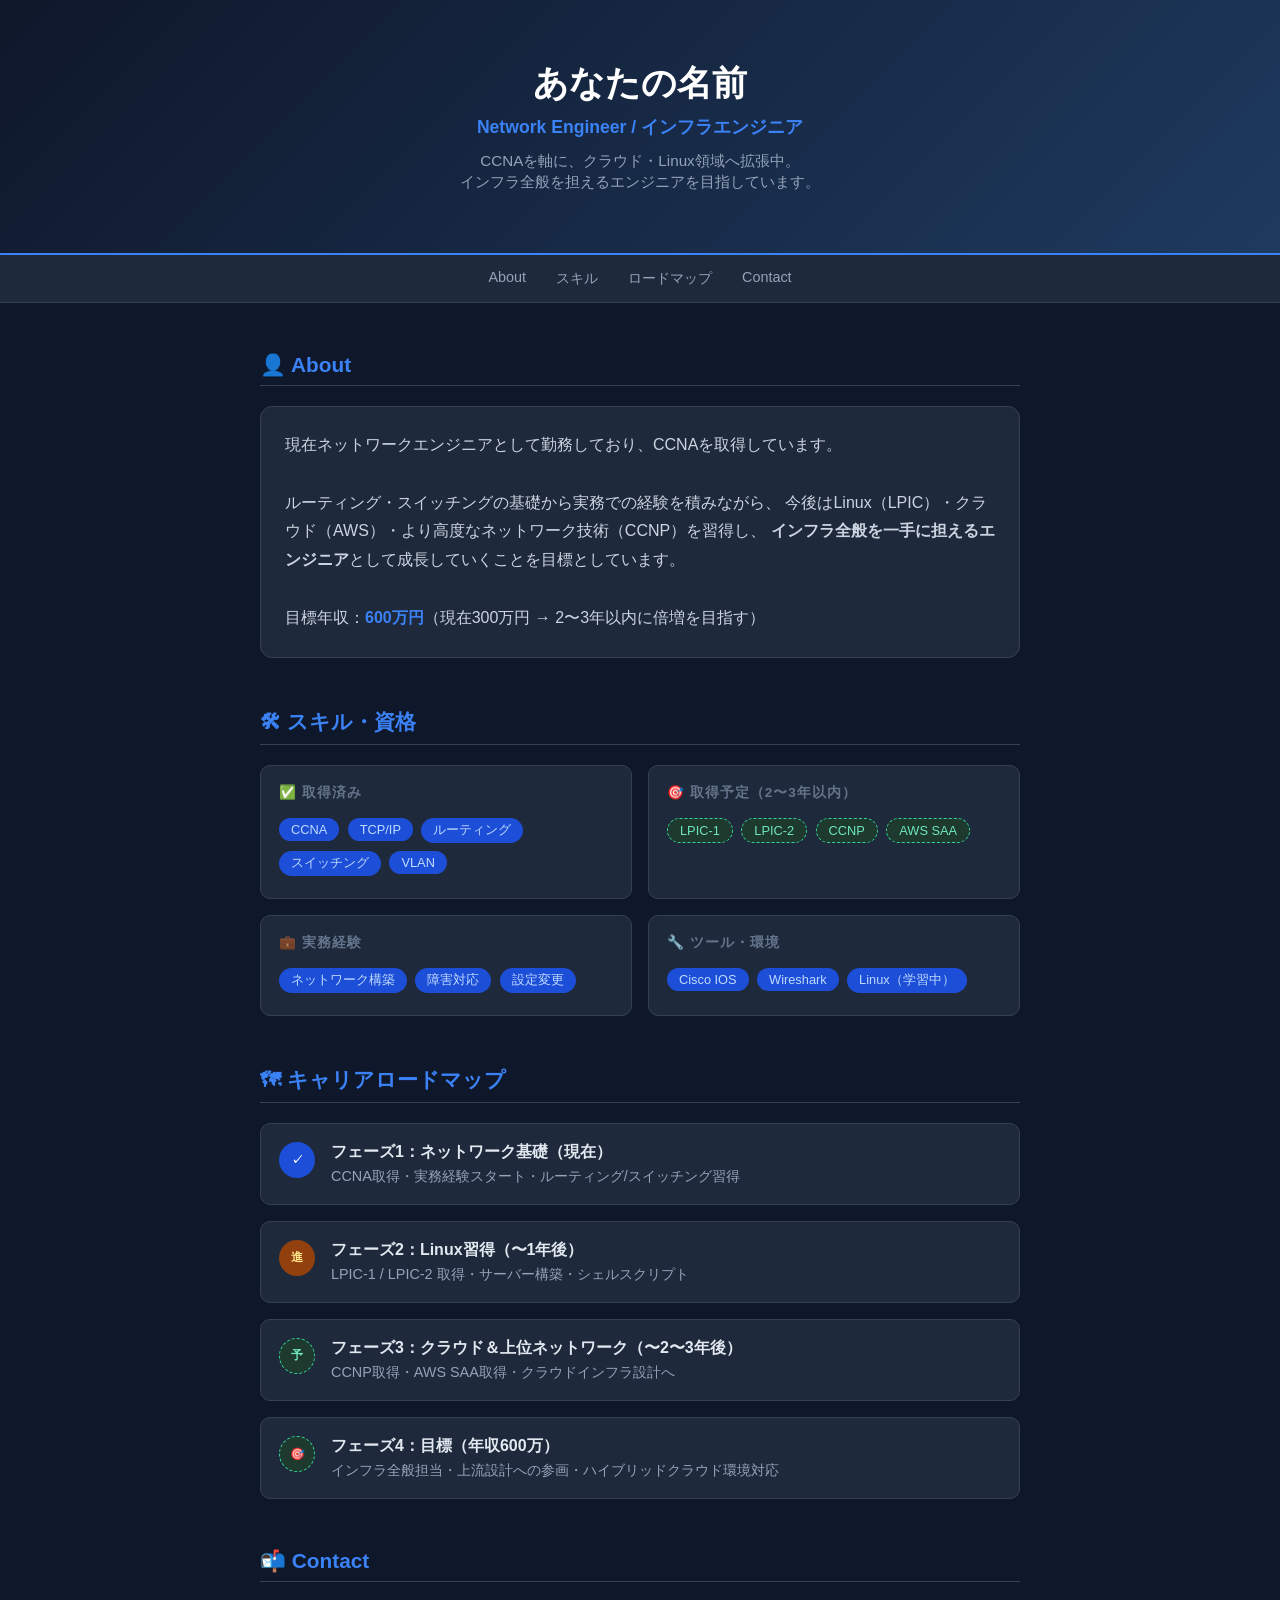
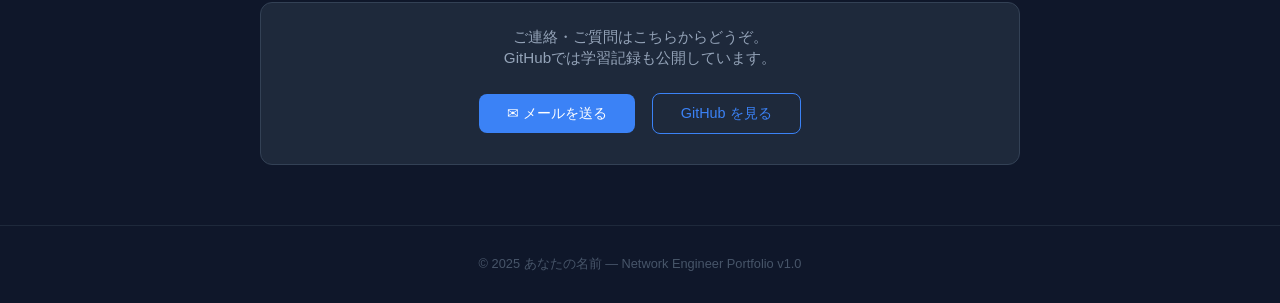
==== index.html @ 346ac93a "例を作成" ====
<!DOCTYPE html>
<html lang="ja">
<head>
<meta charset="UTF-8">
<meta name="viewport" content="width=device-width, initial-scale=1.0">
<title>Portfolio | Network Engineer</title>
<style>
  * { margin: 0; padding: 0; box-sizing: border-box; }
  body { font-family: 'Segoe UI', sans-serif; background: #0f172a; color: #e2e8f0; }

  /* ヘッダー */
  header {
    background: linear-gradient(135deg, #0f172a 0%, #1e3a5f 100%);
    padding: 60px 20px;
    text-align: center;
    border-bottom: 2px solid #3b82f6;
  }
  header h1 { font-size: 2.2rem; color: #fff; margin-bottom: 8px; }
  header p.role { color: #3b82f6; font-size: 1.1rem; font-weight: bold; margin-bottom: 12px; }
  header p.tagline { color: #94a3b8; font-size: 0.95rem; max-width: 500px; margin: 0 auto; }

  /* ナビ */
  nav {
    background: #1e293b;
    display: flex;
    justify-content: center;
    gap: 30px;
    padding: 14px;
    position: sticky;
    top: 0;
    z-index: 100;
    border-bottom: 1px solid #334155;
  }
  nav a { color: #94a3b8; text-decoration: none; font-size: 0.9rem; transition: color 0.2s; }
  nav a:hover { color: #3b82f6; }

  /* セクション共通 */
  section { max-width: 800px; margin: 50px auto; padding: 0 20px; }
  section h2 {
    font-size: 1.3rem;
    color: #3b82f6;
    margin-bottom: 20px;
    padding-bottom: 8px;
    border-bottom: 1px solid #334155;
    display: flex;
    align-items: center;
    gap: 8px;
  }

  /* About */
  .about-card {
    background: #1e293b;
    border-radius: 12px;
    padding: 24px;
    line-height: 1.8;
    color: #cbd5e1;
    border: 1px solid #334155;
  }

  /* スキル */
  .skills-grid { display: grid; grid-template-columns: 1fr 1fr; gap: 16px; }
  .skill-card {
    background: #1e293b;
    border-radius: 10px;
    padding: 18px;
    border: 1px solid #334155;
  }
  .skill-card h3 { font-size: 0.85rem; color: #64748b; margin-bottom: 12px; text-transform: uppercase; letter-spacing: 1px; }
  .badge {
    display: inline-block;
    background: #1d4ed8;
    color: #bfdbfe;
    border-radius: 20px;
    padding: 4px 12px;
    font-size: 0.8rem;
    margin: 4px 4px 4px 0;
  }
  .badge.plan { background: #1e3a2f; color: #6ee7b7; border: 1px dashed #34d399; }

  /* ロードマップ */
  .roadmap { display: flex; flex-direction: column; gap: 16px; }
  .road-item {
    display: flex;
    align-items: flex-start;
    gap: 16px;
    background: #1e293b;
    border-radius: 10px;
    padding: 18px;
    border: 1px solid #334155;
  }
  .road-dot {
    width: 36px; height: 36px;
    border-radius: 50%;
    display: flex; align-items: center; justify-content: center;
    font-size: 0.75rem; font-weight: bold;
    flex-shrink: 0;
  }
  .done { background: #1d4ed8; color: #fff; }
  .wip  { background: #92400e; color: #fde68a; }
  .future { background: #1e3a2f; color: #6ee7b7; border: 1px dashed #34d399; }
  .road-item div p { font-size: 0.9rem; color: #94a3b8; margin-top: 4px; }

  /* コンタクト */
  .contact-card {
    background: #1e293b;
    border-radius: 12px;
    padding: 24px;
    border: 1px solid #334155;
    text-align: center;
  }
  .contact-card p { color: #94a3b8; margin-bottom: 18px; font-size: 0.95rem; }
  .btn {
    display: inline-block;
    background: #3b82f6;
    color: #fff;
    padding: 10px 28px;
    border-radius: 8px;
    text-decoration: none;
    font-size: 0.9rem;
    margin: 6px;
    transition: background 0.2s;
  }
  .btn:hover { background: #2563eb; }
  .btn.ghost {
    background: transparent;
    border: 1px solid #3b82f6;
    color: #3b82f6;
  }
  .btn.ghost:hover { background: #1e3a5f; }

  footer {
    text-align: center;
    padding: 30px;
    color: #475569;
    font-size: 0.8rem;
    border-top: 1px solid #1e293b;
    margin-top: 60px;
  }
</style>
</head>
<body>

<header>
  <h1>あなたの名前</h1>
  <p class="role">Network Engineer / インフラエンジニア</p>
  <p class="tagline">CCNAを軸に、クラウド・Linux領域へ拡張中。<br>インフラ全般を担えるエンジニアを目指しています。</p>
</header>

<nav>
  <a href="#about">About</a>
  <a href="#skills">スキル</a>
  <a href="#roadmap">ロードマップ</a>
  <a href="#contact">Contact</a>
</nav>

<!-- About -->
<section id="about">
  <h2>👤 About</h2>
  <div class="about-card">
    <p>
      現在ネットワークエンジニアとして勤務しており、CCNAを取得しています。<br><br>
      ルーティング・スイッチングの基礎から実務での経験を積みながら、
      今後はLinux（LPIC）・クラウド（AWS）・より高度なネットワーク技術（CCNP）を習得し、
      <strong>インフラ全般を一手に担えるエンジニア</strong>として成長していくことを目標としています。<br><br>
      目標年収：<strong style="color:#3b82f6">600万円</strong>（現在300万円 → 2〜3年以内に倍増を目指す）
    </p>
  </div>
</section>

<!-- スキル -->
<section id="skills">
  <h2>🛠 スキル・資格</h2>
  <div class="skills-grid">
    <div class="skill-card">
      <h3>✅ 取得済み</h3>
      <span class="badge">CCNA</span>
      <span class="badge">TCP/IP</span>
      <span class="badge">ルーティング</span>
      <span class="badge">スイッチング</span>
      <span class="badge">VLAN</span>
    </div>
    <div class="skill-card">
      <h3>🎯 取得予定（2〜3年以内）</h3>
      <span class="badge plan">LPIC-1</span>
      <span class="badge plan">LPIC-2</span>
      <span class="badge plan">CCNP</span>
      <span class="badge plan">AWS SAA</span>
    </div>
    <div class="skill-card">
      <h3>💼 実務経験</h3>
      <span class="badge">ネットワーク構築</span>
      <span class="badge">障害対応</span>
      <span class="badge">設定変更</span>
    </div>
    <div class="skill-card">
      <h3>🔧 ツール・環境</h3>
      <span class="badge">Cisco IOS</span>
      <span class="badge">Wireshark</span>
      <span class="badge">Linux（学習中）</span>
    </div>
  </div>
</section>

<!-- ロードマップ -->
<section id="roadmap">
  <h2>🗺 キャリアロードマップ</h2>
  <div class="roadmap">
    <div class="road-item">
      <div class="road-dot done">✓</div>
      <div>
        <strong>フェーズ1：ネットワーク基礎（現在）</strong>
        <p>CCNA取得・実務経験スタート・ルーティング/スイッチング習得</p>
      </div>
    </div>
    <div class="road-item">
      <div class="road-dot wip">進</div>
      <div>
        <strong>フェーズ2：Linux習得（〜1年後）</strong>
        <p>LPIC-1 / LPIC-2 取得・サーバー構築・シェルスクリプト</p>
      </div>
    </div>
    <div class="road-item">
      <div class="road-dot future">予</div>
      <div>
        <strong>フェーズ3：クラウド＆上位ネットワーク（〜2〜3年後）</strong>
        <p>CCNP取得・AWS SAA取得・クラウドインフラ設計へ</p>
      </div>
    </div>
    <div class="road-item">
      <div class="road-dot future">🎯</div>
      <div>
        <strong>フェーズ4：目標（年収600万）</strong>
        <p>インフラ全般担当・上流設計への参画・ハイブリッドクラウド環境対応</p>
      </div>
    </div>
  </div>
</section>

<!-- Contact -->
<section id="contact">
  <h2>📬 Contact</h2>
  <div class="contact-card">
    <p>ご連絡・ご質問はこちらからどうぞ。<br>GitHubでは学習記録も公開しています。</p>
    <a href="mailto:your@email.com" class="btn">✉ メールを送る</a>
    <a href="https://github.com/" class="btn ghost">GitHub を見る</a>
  </div>
</section>

<footer>
  © 2025 あなたの名前 — Network Engineer Portfolio v1.0
</footer>

</body>
</html>
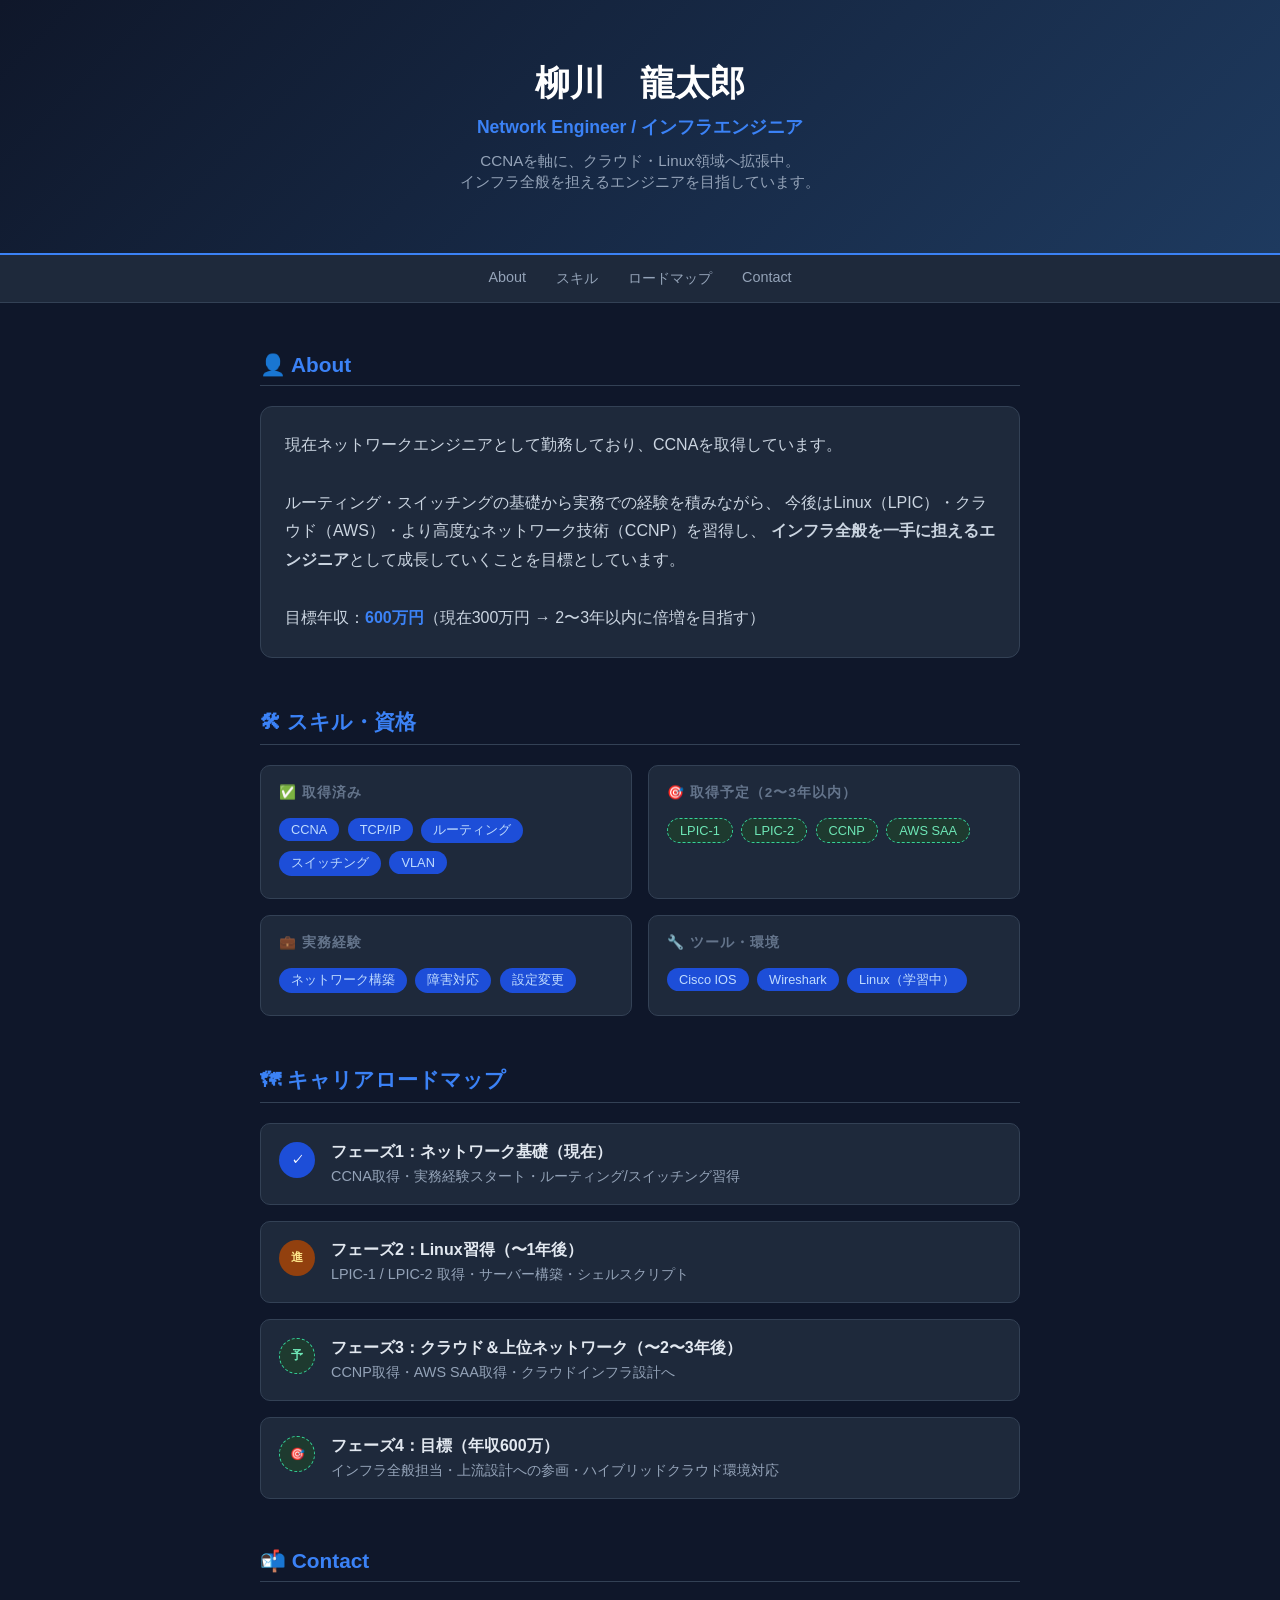
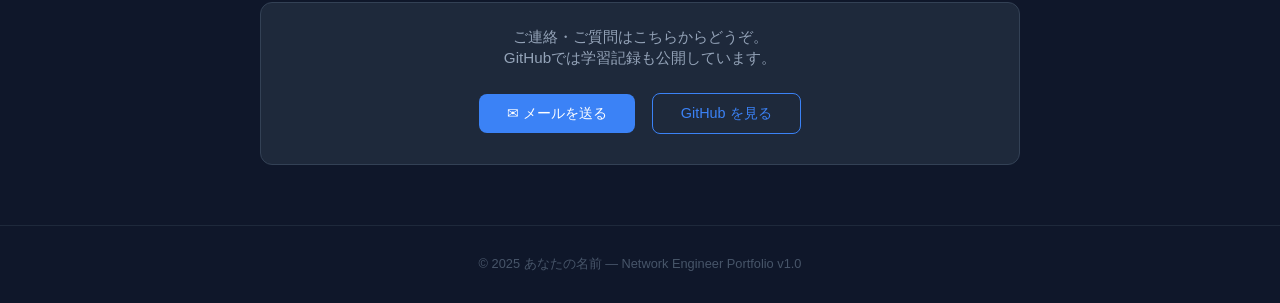
==== commit 491af89f: "変更" ====
--- a/index.html
+++ b/index.html
@@ -141,7 +141,7 @@
 <body>
 
 <header>
-  <h1>あなたの名前</h1>
+  <h1>柳川　龍太郎</h1>
   <p class="role">Network Engineer / インフラエンジニア</p>
   <p class="tagline">CCNAを軸に、クラウド・Linux領域へ拡張中。<br>インフラ全般を担えるエンジニアを目指しています。</p>
 </header>
@@ -241,8 +241,8 @@
   <h2>📬 Contact</h2>
   <div class="contact-card">
     <p>ご連絡・ご質問はこちらからどうぞ。<br>GitHubでは学習記録も公開しています。</p>
-    <a href="mailto:your@email.com" class="btn">✉ メールを送る</a>
-    <a href="https://github.com/" class="btn ghost">GitHub を見る</a>
+    <a href="mailto:alszero322@gmail.com" class="btn">✉ メールを送る</a>
+    <a href="https://github.com/alszero322-pixel" class="btn ghost">GitHub を見る</a>
   </div>
 </section>
 
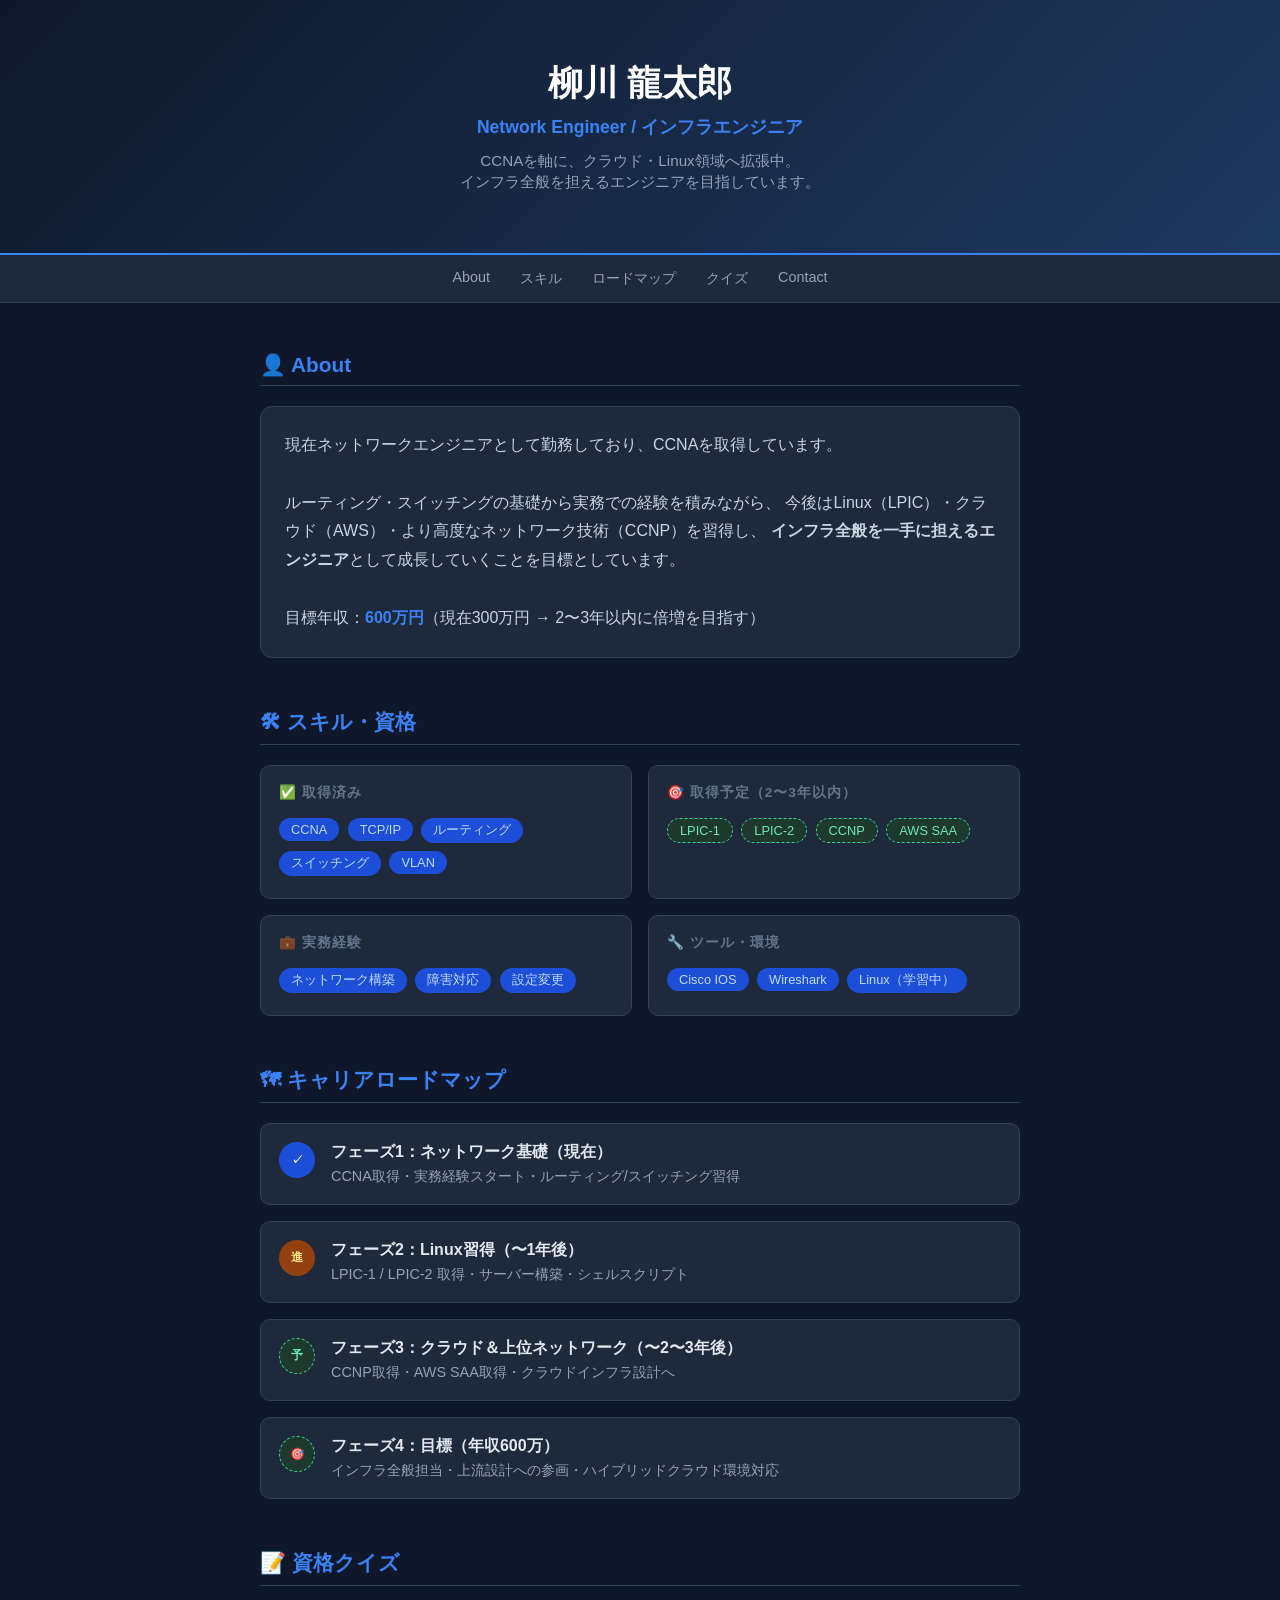
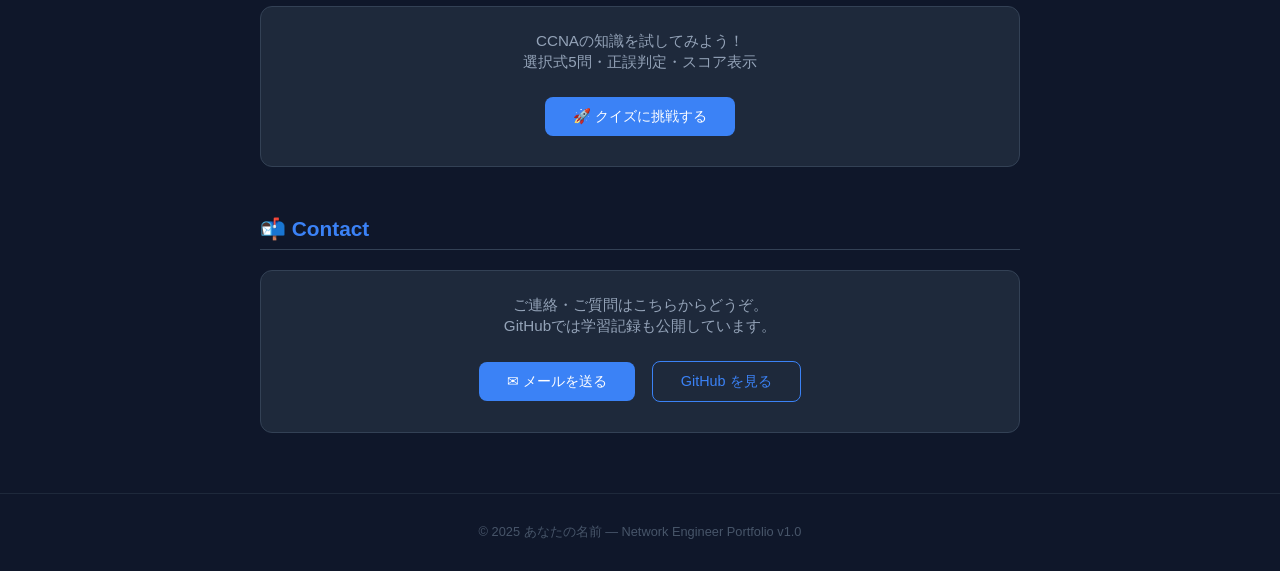
==== commit 910c52f1: "リンクの作成" ====
--- a/index.html
+++ b/index.html
@@ -134,14 +134,15 @@
     color: #475569;
     font-size: 0.8rem;
     border-top: 1px solid #1e293b;
-    margin-top: 60px;
-  }
+    margin-top: 60px;}
+    
+
 </style>
 </head>
 <body>
 
 <header>
-  <h1>柳川　龍太郎</h1>
+  <h1>柳川 龍太郎</h1>
   <p class="role">Network Engineer / インフラエンジニア</p>
   <p class="tagline">CCNAを軸に、クラウド・Linux領域へ拡張中。<br>インフラ全般を担えるエンジニアを目指しています。</p>
 </header>
@@ -150,6 +151,7 @@
   <a href="#about">About</a>
   <a href="#skills">スキル</a>
   <a href="#roadmap">ロードマップ</a>
+  <a href="#quiz">クイズ</a>
   <a href="#contact">Contact</a>
 </nav>
 
@@ -237,6 +239,14 @@
 </section>
 
 <!-- Contact -->
+<!-- クイズ -->
+<section id="quiz">
+  <h2>📝 資格クイズ</h2>
+  <div class="contact-card">
+    <p>CCNAの知識を試してみよう！<br>選択式5問・正誤判定・スコア表示</p>
+    <a href="./quizapp/index.html" class="btn">🚀 クイズに挑戦する</a>
+  </div>
+</section>
 <section id="contact">
   <h2>📬 Contact</h2>
   <div class="contact-card">
